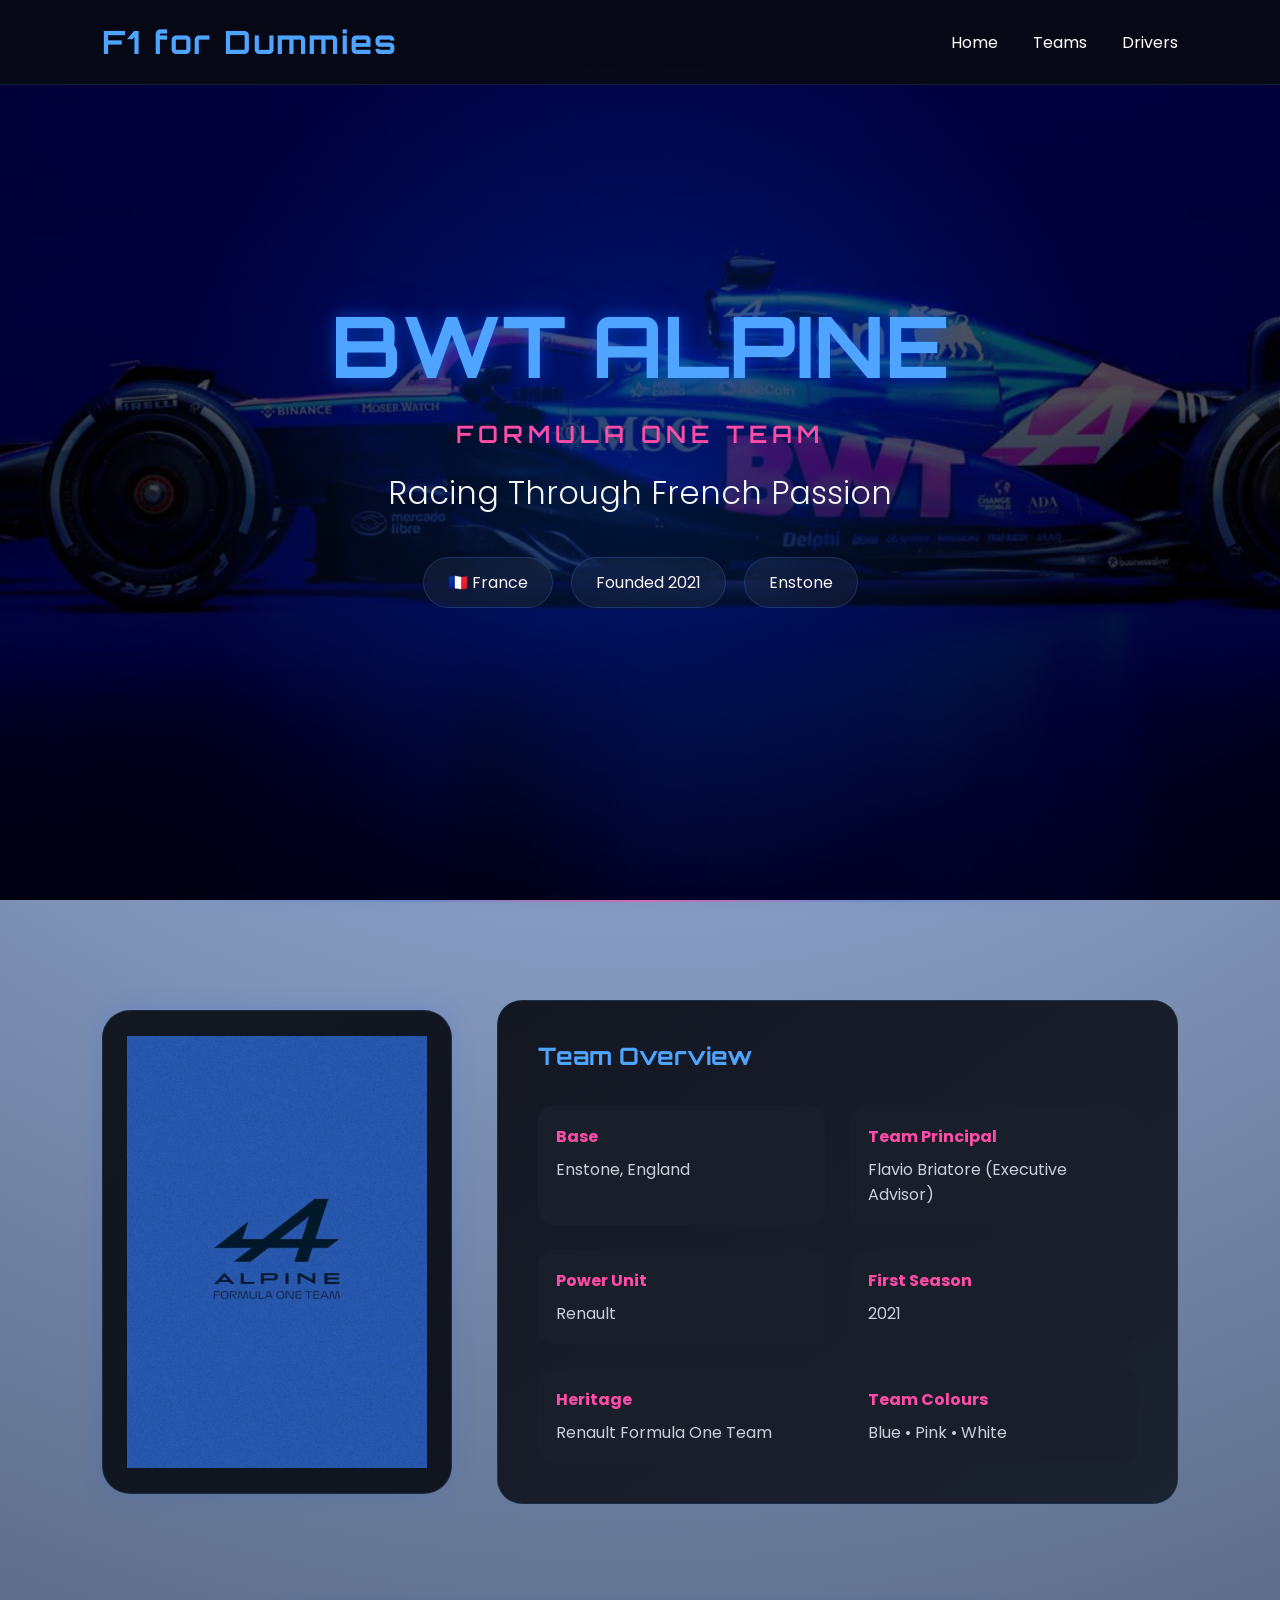
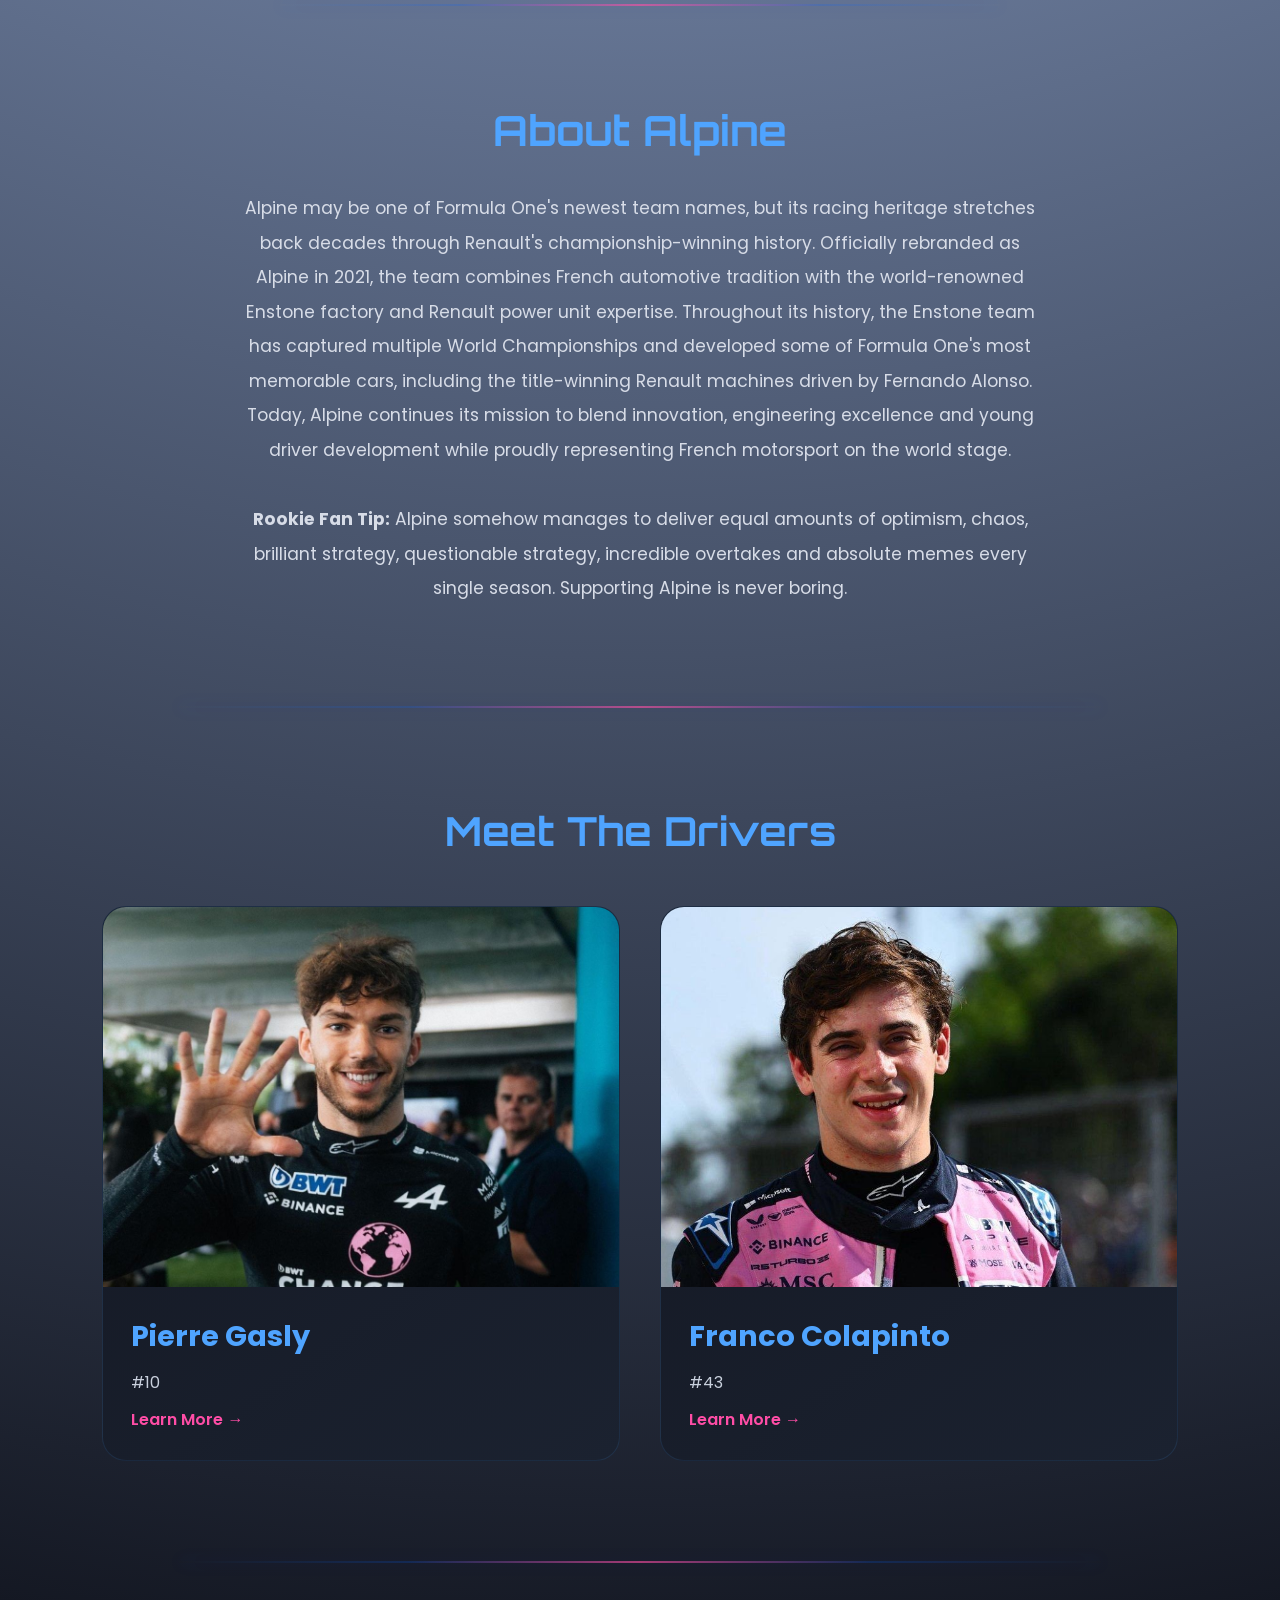
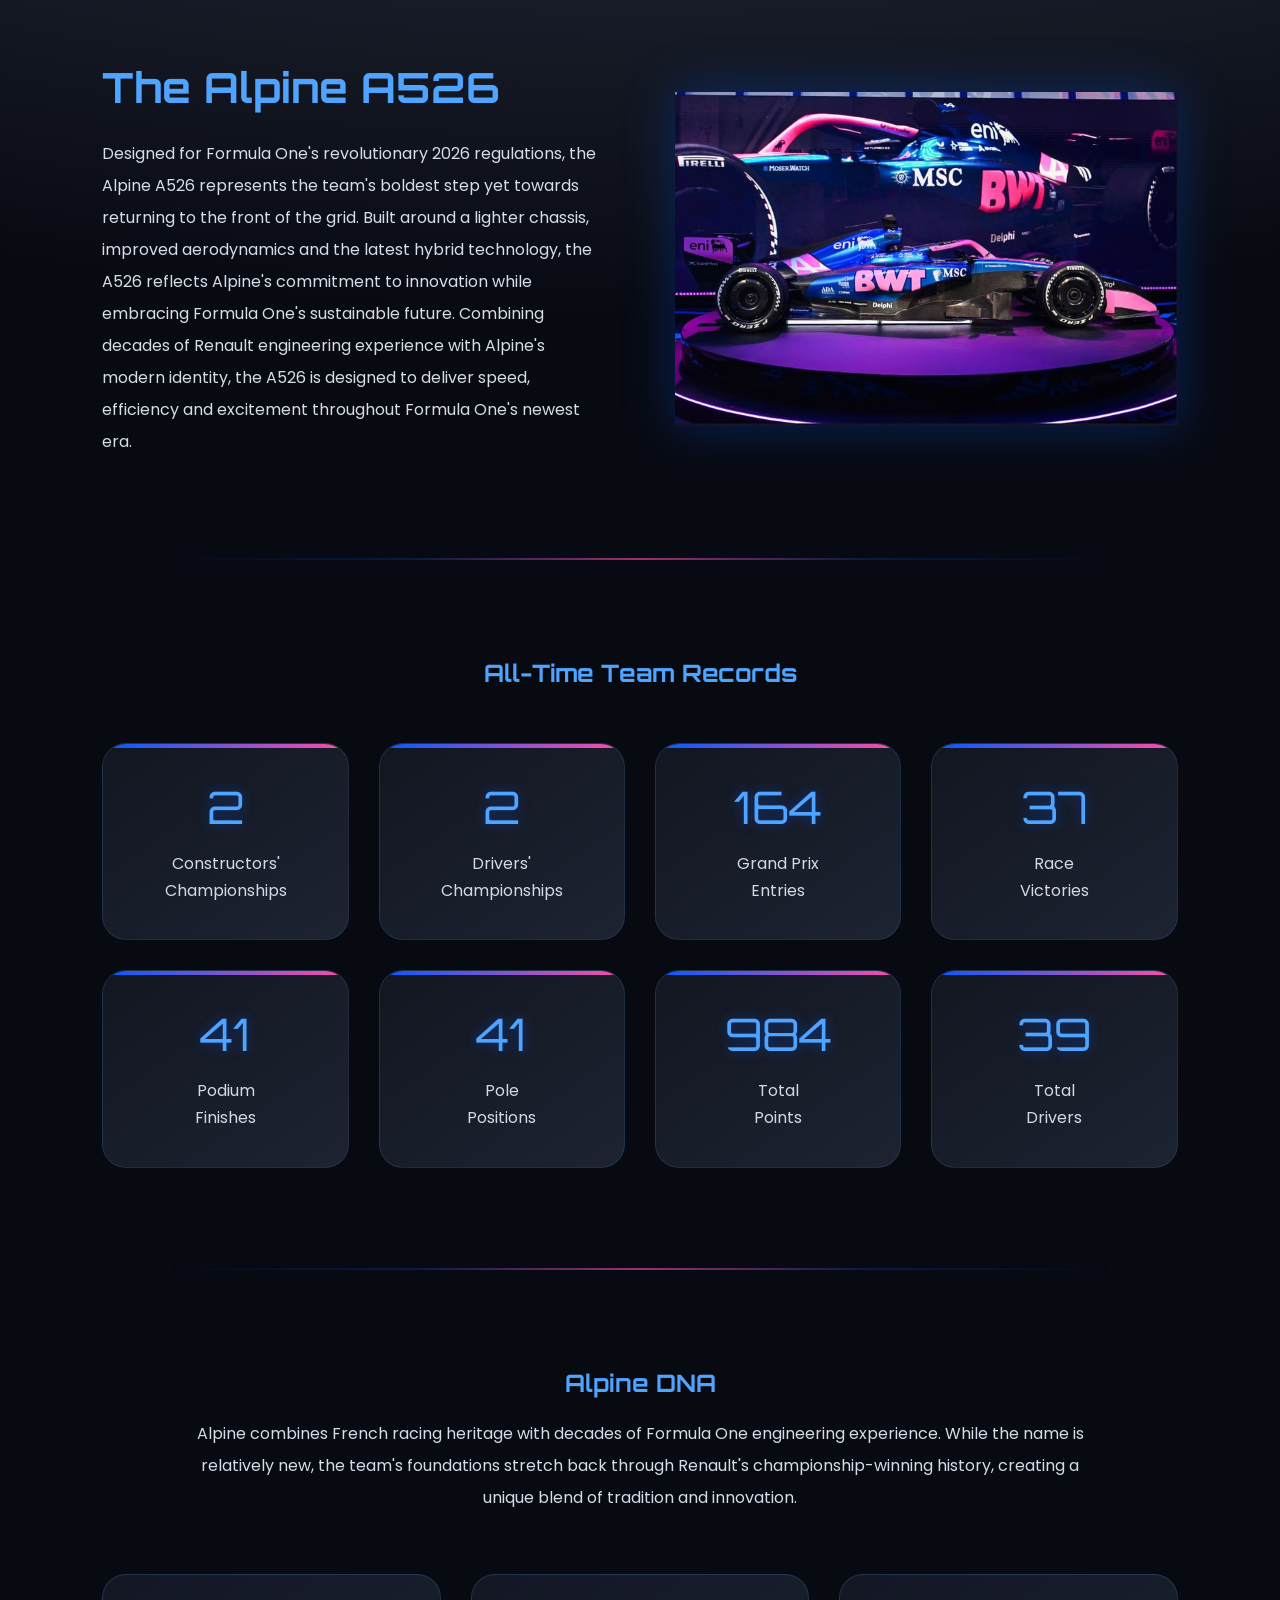
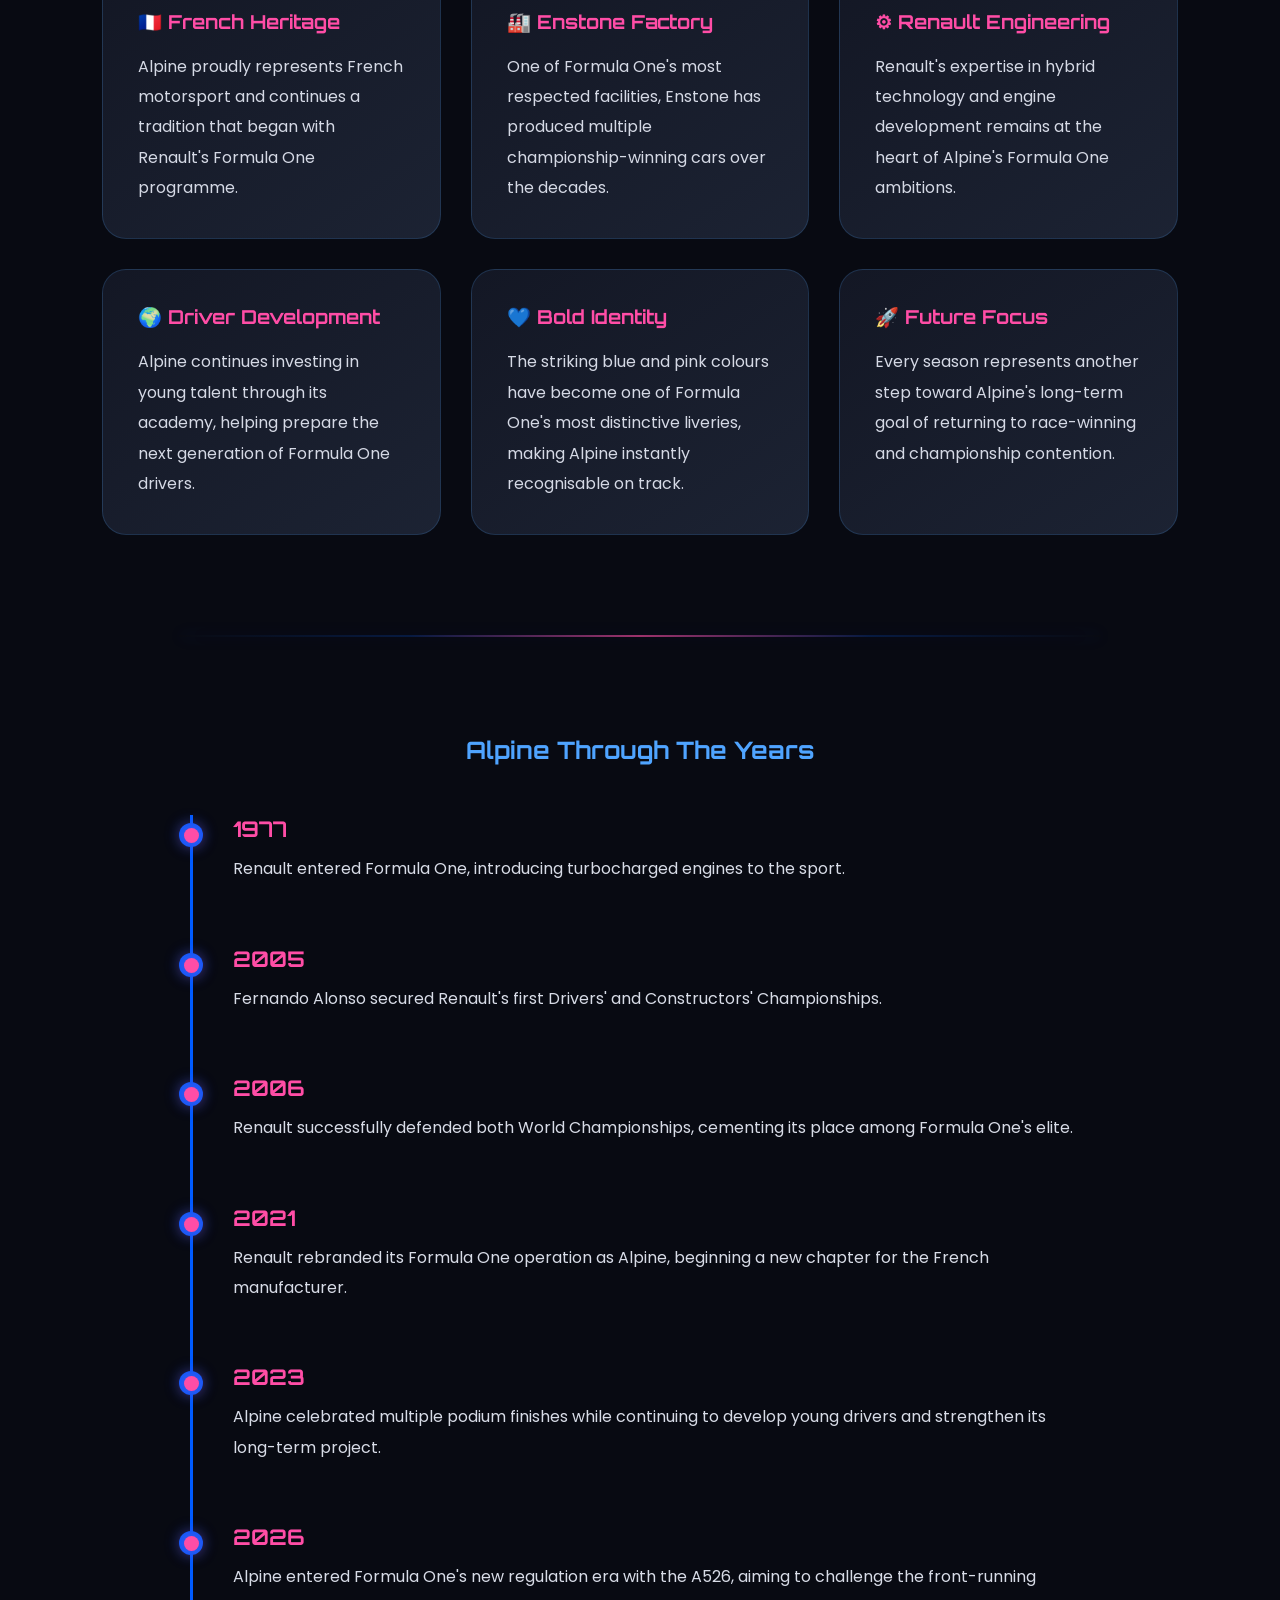
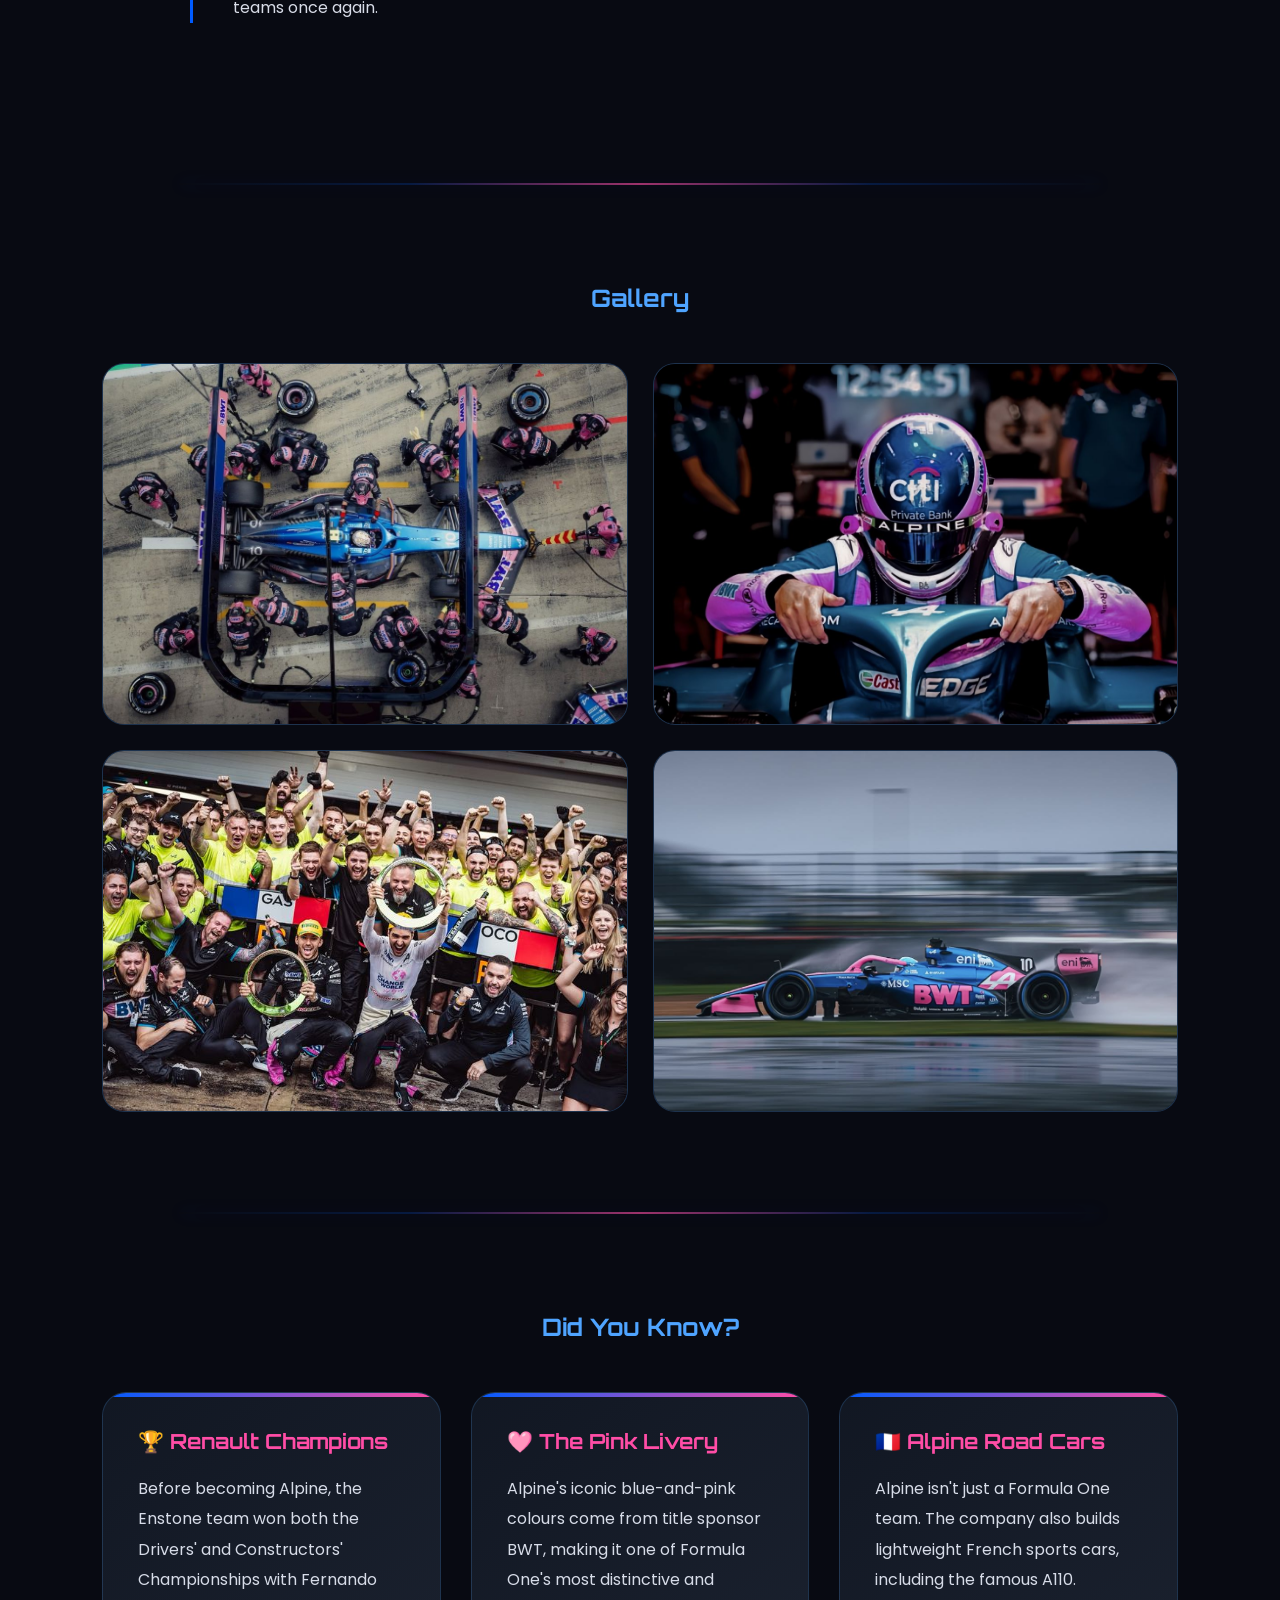
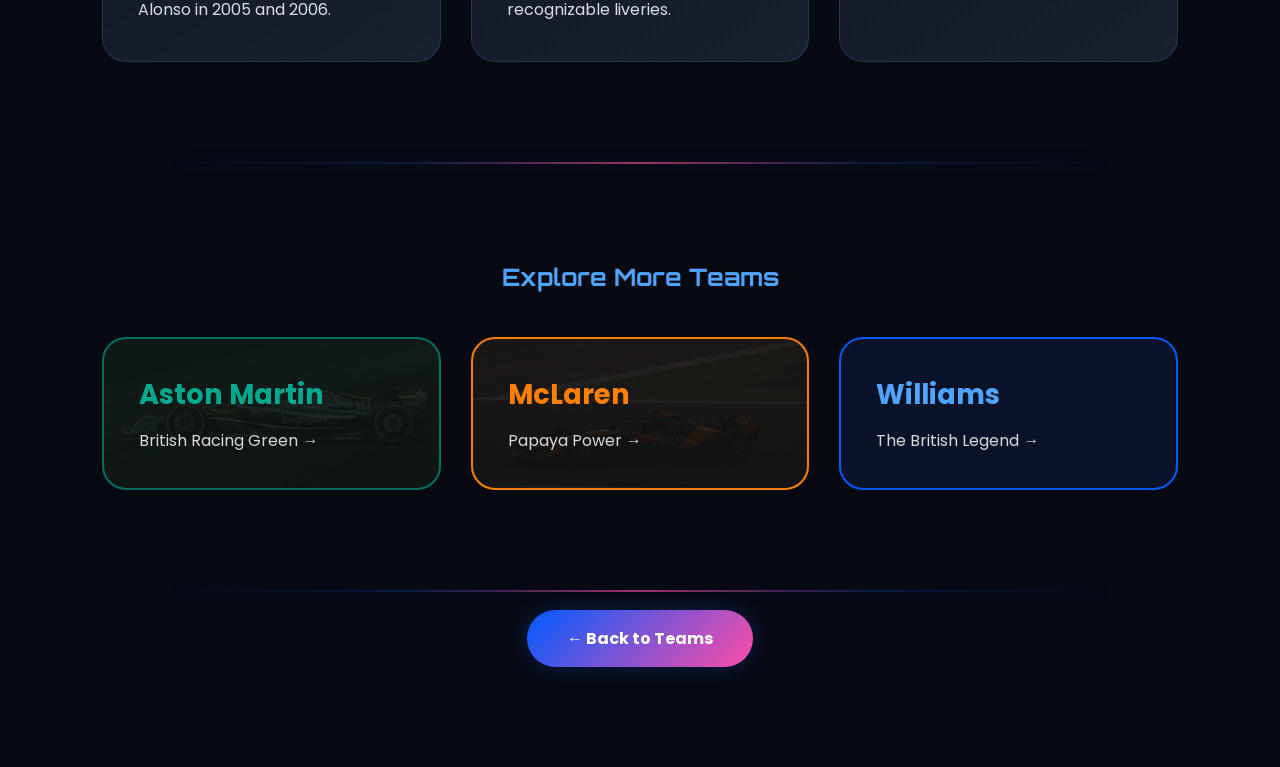
==== teams/alpine.html @ 687553d4 "Alpine webpage" ====
<!DOCTYPE html>
<html lang="en">

<head>

     <meta charset="UTF-8">
     <meta name="viewport" content="width=device-width, initial-scale=1.0">

     <title>BWT Alpine Formula One Team | F1 for Dummies</title>

     <link rel="stylesheet" href="css/alpine.css">

     <link rel="preconnect" href="https://fonts.googleapis.com">

     <link rel="preconnect" href="https://fonts.gstatic.com" crossorigin>

     <link href="https://fonts.googleapis.com/css2?family=Orbitron:wght@400;600;700&family=Poppins:wght@300;400;500;600&display=swap"
          rel="stylesheet">

</head>

<body>

     <!-- ================= NAVBAR ================= -->

     <nav>

          <div class="logo">

               F1 for Dummies

          </div>

          <ul>

               <li><a href="../index.html">Home</a></li>

               <li><a href="teams.html">Teams</a></li>

               <li><a href="../drivers/drivers.html">Drivers</a></li>

          </ul>

     </nav>

     <!-- ================= HERO ================= -->

     <section class="hero">

          <div class="overlay"></div>

          <div class="hero-content">

               <h1>
                    BWT ALPINE
               </h1>

               <h2 class="team-small">
                    Formula One Team
               </h2>

               <h3>
                    Racing Through French Passion
               </h3>

               <div class="hero-tags">

                    <span>🇫🇷 France</span>

                    <span>Founded 2021</span>

                    <span>Enstone</span>

               </div>

          </div>

     </section>

     <!-- ================= OVERVIEW ================= -->

     <section class="overview">

          <div class="logo-card">

               <img src="../../images/alpine/logo.png" alt="Alpine Logo">

          </div>

          <div class="info-card">

               <h2>Team Overview</h2>

               <div class="info-grid">

                    <div>

                         <h4>Base</h4>

                         <p>Enstone, England</p>

                    </div>

                    <div>

                         <h4>Team Principal</h4>

                         <p>Flavio Briatore (Executive Advisor)</p>

                    </div>

                    <div>

                         <h4>Power Unit</h4>

                         <p>Renault</p>

                    </div>

                    <div>

                         <h4>First Season</h4>

                         <p>2021</p>

                    </div>

                    <div>

                         <h4>Heritage</h4>

                         <p>Renault Formula One Team</p>

                    </div>

                    <div>

                         <h4>Team Colours</h4>

                         <p>Blue • Pink • White</p>

                    </div>

               </div>

          </div>

     </section>

     <!-- ================= ABOUT ================= -->

     <section class="about-team">

          <h2>About Alpine</h2>

          <p>

               Alpine may be one of Formula One's newest team names, but its racing
               heritage stretches back decades through Renault's championship-winning
               history.

               Officially rebranded as Alpine in 2021, the team combines French
               automotive tradition with the world-renowned Enstone factory and
               Renault power unit expertise.

               Throughout its history, the Enstone team has captured multiple World
               Championships and developed some of Formula One's most memorable cars,
               including the title-winning Renault machines driven by Fernando Alonso.

               Today, Alpine continues its mission to blend innovation, engineering
               excellence and young driver development while proudly representing
               French motorsport on the world stage.

               <br><br>

               <strong>Rookie Fan Tip:</strong>
               Alpine somehow manages to deliver equal amounts of optimism, chaos,
               brilliant strategy, questionable strategy, incredible overtakes and
               absolute memes every single season. Supporting Alpine is never boring.

          </p>

     </section>

     <!-- ================= DRIVERS ================= -->

     <section class="drivers">

          <h2>Meet The Drivers</h2>

          <div class="driver-grid">

               <a href="../drivers/pierre-gasly.html" class="driver-card">

                    <div class="driver-image">

                         <img src="../../images/alpine/gasly.jpg" alt="Pierre Gasly">

                    </div>

                    <div class="driver-content">

                         <h3>Pierre Gasly</h3>

                         <p>#10</p>

                         <span>Learn More →</span>

                    </div>

               </a>

               <a href="../drivers/franco-colapinto.html" class="driver-card">

                    <div class="driver-image">

                         <img src="../../images/alpine/colapinto.jpg" alt="Franco Colapinto">

                    </div>

                    <div class="driver-content">

                         <h3>Franco Colapinto</h3>

                         <p>#43</p>

                         <span>Learn More →</span>

                    </div>

               </a>

          </div>

     </section>

     <!-- ================= THE CAR ================= -->

     <section class="car-section">

          <div class="car-text">

               <h2>The Alpine A526</h2>

               <p>

                    Designed for Formula One's revolutionary 2026 regulations, the Alpine
                    A526 represents the team's boldest step yet towards returning to the
                    front of the grid.

                    Built around a lighter chassis, improved aerodynamics and the latest
                    hybrid technology, the A526 reflects Alpine's commitment to innovation
                    while embracing Formula One's sustainable future.

                    Combining decades of Renault engineering experience with Alpine's
                    modern identity, the A526 is designed to deliver speed, efficiency
                    and excitement throughout Formula One's newest era.

               </p>

          </div>

          <div class="car-image">

               <img src="../../images/alpine/a526.png" alt="Alpine A526">

          </div>

     </section>

     <!-- ================= TEAM RECORDS ================= -->

     <section class="records">

          <h2>All-Time Team Records</h2>

          <div class="record-grid">

               <div class="record-card">

                    <span class="counter" data-target="2">0</span>

                    <p>Constructors'<br>Championships</p>

               </div>

               <div class="record-card">

                    <span class="counter" data-target="2">0</span>

                    <p>Drivers'<br>Championships</p>

               </div>

               <div class="record-card">

                    <span class="counter" data-target="463">0</span>

                    <p>Grand Prix<br>Entries</p>

               </div>

               <div class="record-card">

                    <span class="counter" data-target="37">0</span>

                    <p>Race<br>Victories</p>

               </div>

               <div class="record-card">

                    <span class="counter" data-target="106">0</span>

                    <p>Podium<br>Finishes</p>

               </div>

               <div class="record-card">

                    <span class="counter" data-target="51">0</span>

                    <p>Pole<br>Positions</p>

               </div>

               <div class="record-card">

                    <span class="counter" data-target="2800">0</span>

                    <p>Total<br>Points</p>

               </div>

               <div class="record-card">

                    <span class="counter" data-target="39">0</span>

                    <p>Total<br>Drivers</p>

               </div>

          </div>

     </section>

     <!-- ================= ALPINE DNA ================= -->

     <section class="dna">

          <h2>Alpine DNA</h2>

          <p class="dna-intro">

               Alpine combines French racing heritage with decades of Formula One
               engineering experience. While the name is relatively new, the team's
               foundations stretch back through Renault's championship-winning history,
               creating a unique blend of tradition and innovation.

          </p>

          <div class="dna-grid">

               <div class="dna-card">

                    <h3>🇫🇷 French Heritage</h3>

                    <p>

                         Alpine proudly represents French motorsport and continues a
                         tradition that began with Renault's Formula One programme.

                    </p>

               </div>

               <div class="dna-card">

                    <h3>🏭 Enstone Factory</h3>

                    <p>

                         One of Formula One's most respected facilities, Enstone has
                         produced multiple championship-winning cars over the decades.

                    </p>

               </div>

               <div class="dna-card">

                    <h3>⚙ Renault Engineering</h3>

                    <p>

                         Renault's expertise in hybrid technology and engine development
                         remains at the heart of Alpine's Formula One ambitions.

                    </p>

               </div>

               <div class="dna-card">

                    <h3>🌍 Driver Development</h3>

                    <p>

                         Alpine continues investing in young talent through its academy,
                         helping prepare the next generation of Formula One drivers.

                    </p>

               </div>

               <div class="dna-card">

                    <h3>💙 Bold Identity</h3>

                    <p>

                         The striking blue and pink colours have become one of Formula
                         One's most distinctive liveries, making Alpine instantly
                         recognisable on track.

                    </p>

               </div>

               <div class="dna-card">

                    <h3>🚀 Future Focus</h3>

                    <p>

                         Every season represents another step toward Alpine's long-term
                         goal of returning to race-winning and championship contention.

                    </p>

               </div>

          </div>

     </section>

     <!-- ================= TIMELINE ================= -->

     <section class="timeline">

          <h2>Alpine Through The Years</h2>

          <div class="timeline-container">

               <div class="timeline-item">

                    <h3>1977</h3>

                    <p>

                         Renault entered Formula One, introducing turbocharged engines to
                         the sport.

                    </p>

               </div>

               <div class="timeline-item">

                    <h3>2005</h3>

                    <p>

                         Fernando Alonso secured Renault's first Drivers' and
                         Constructors' Championships.

                    </p>

               </div>

               <div class="timeline-item">

                    <h3>2006</h3>

                    <p>

                         Renault successfully defended both World Championships,
                         cementing its place among Formula One's elite.

                    </p>

               </div>

               <div class="timeline-item">

                    <h3>2021</h3>

                    <p>

                         Renault rebranded its Formula One operation as Alpine,
                         beginning a new chapter for the French manufacturer.

                    </p>

               </div>

               <div class="timeline-item">

                    <h3>2023</h3>

                    <p>

                         Alpine celebrated multiple podium finishes while continuing to
                         develop young drivers and strengthen its long-term project.

                    </p>

               </div>

               <div class="timeline-item">

                    <h3>2026</h3>

                    <p>

                         Alpine entered Formula One's new regulation era with the A526,
                         aiming to challenge the front-running teams once again.

                    </p>

               </div>

          </div>

     </section>


     <!-- ================= GALLERY ================= -->

     <section class="gallery">

          <h2>Gallery</h2>

          <div class="gallery-grid">

               <div class="gallery-item">

                    <img src="../../images/alpine/gallery1.jpg" alt="Alpine A526">

               </div>

               <div class="gallery-item">

                    <img src="../../images/alpine/gallery2.jpg" alt="Pierre Gasly">

               </div>

               <div class="gallery-item">

                    <img src="../../images/alpine/gallery3.jpg" alt="Alpine Garage">

               </div>

               <div class="gallery-item">

                    <img src="../../images/alpine/gallery4.jpg" alt="Alpine Team">

               </div>

          </div>

     </section>

     <!-- ================= DID YOU KNOW ================= -->

     <section class="facts">

          <h2>Did You Know?</h2>

          <div class="fact-grid">

               <div class="fact-card">

                    <h3>🏆 Renault Champions</h3>

                    <p>

                         Before becoming Alpine, the Enstone team won both the Drivers'
                         and Constructors' Championships with Fernando Alonso in
                         2005 and 2006.

                    </p>

               </div>

               <div class="fact-card">

                    <h3>🩷 The Pink Livery</h3>

                    <p>

                         Alpine's iconic blue-and-pink colours come from title sponsor
                         BWT, making it one of Formula One's most distinctive and
                         recognizable liveries.

                    </p>

               </div>

               <div class="fact-card">

                    <h3>🇫🇷 Alpine Road Cars</h3>

                    <p>

                         Alpine isn't just a Formula One team. The company also builds
                         lightweight French sports cars, including the famous A110.

                    </p>

               </div>

          </div>

     </section>

     <!-- ================= RELATED TEAMS ================= -->

     <section class="related">

          <h2>Explore More Teams</h2>

          <div class="related-grid">

               <a href="astonmartin.html" class="related-card aston-card">

                    <h3>Aston Martin</h3>

                    <p>British Racing Green →</p>

               </a>

               <a href="mclaren.html" class="related-card mclaren-card">

                    <h3>McLaren</h3>

                    <p>Papaya Power →</p>

               </a>

               <a href="williams.html" class="related-card williams-card">

                    <h3>Williams</h3>

                    <p>The British Legend →</p>

               </a>

          </div>

     </section>

     <!-- ================= BACK BUTTON ================= -->

     <section class="back-section">

          <a href="teams.html" class="back-btn">

               ← Back to Teams

          </a>

     </section>

     <script src="js/team.js"></script>

</body>

</html>
---- teams/css/alpine.css ----
/*==================================================
                ALPINE THEME
==================================================*/

:root {

     --alpine-blue: #005BFF;
     --alpine-blue-light: #4FA4FF;
     --alpine-pink: #FF4DA6;
     --alpine-white: #F4F7FF;

     --bg: #080A12;
     --card: #131722;
     --card2: #1B2230;

     --text: #F4F4F4;
     --muted: #C9D0DD;

}

/*==================================================
                GLOBAL
==================================================*/

* {

     margin: 0;
     padding: 0;
     box-sizing: border-box;

}

html {

     scroll-behavior: smooth;

}

body {

     font-family: 'Poppins', sans-serif;

     background:
          radial-gradient(circle at top,
               rgba(0, 91, 255, .30),
               #080A12 40%);

     color: var(--text);

     overflow-x: hidden;

}

section {

     position: relative;

     padding: 100px 8%;

}

h2 {

     font-family: 'Orbitron', sans-serif;

}

/*==================================================
        PREMIUM SECTION DIVIDER
==================================================*/

.hero::after {

     display: none;

}

section:not(.hero)::before {

     content: "";

     position: absolute;

     top: 0;
     left: 50%;

     transform: translateX(-50%);

     width: 72%;
     height: 2px;

     background:

          linear-gradient(90deg,

               transparent,

               rgba(0, 91, 255, .2),

               rgba(255, 77, 166, .6),

               rgba(0, 91, 255, .2),

               transparent);

     box-shadow:

          0 0 15px rgba(0, 91, 255, .18),

          0 0 30px rgba(255, 77, 166, .08);

}

/*==================================================
                NAVBAR
==================================================*/

nav {

     position: fixed;

     top: 0;
     left: 0;

     width: 100%;

     z-index: 999;

     display: flex;

     justify-content: space-between;

     align-items: center;

     padding: 22px 8%;

     background: rgba(8, 10, 18, .88);

     backdrop-filter: blur(18px);

     border-bottom: 1px solid rgba(79, 164, 255, .15);

}

.logo {

     color: var(--alpine-blue-light);

     font-size: 2rem;

     font-weight: bold;

     font-family: 'Orbitron', sans-serif;

     letter-spacing: 2px;

}

nav ul {

     display: flex;

     gap: 35px;

     list-style: none;

}

nav a {

     color: white;

     text-decoration: none;

     position: relative;

     transition: .35s;

}

nav a::after {

     content: "";

     position: absolute;

     left: 0;
     bottom: -6px;

     width: 0;
     height: 2px;

     background: var(--alpine-pink);

     transition: .35s;

}

nav a:hover {

     color: var(--alpine-blue-light);

}

nav a:hover::after {

     width: 100%;

}

/*==================================================
                HERO
==================================================*/

.hero {

     height: 100vh;

     display: flex;

     justify-content: center;

     align-items: center;

     text-align: center;

     position: relative;

     overflow: hidden;

     background:

          linear-gradient(rgba(0, 0, 0, .55),

               rgba(0, 0, 0, .82)),

          url("../../images/alpine/hero.jpg");

     background-size: cover;

     background-position: center;

     background-attachment: fixed;

}

/* Blue glow */

.hero::before {

     content: "";

     position: absolute;

     inset: 0;

     background:

          radial-gradient(circle,

               rgba(0, 91, 255, .25),

               transparent 60%);

}

/* Pink glow */

.hero::after {

     content: "";

     position: absolute;

     inset: 0;

     background:

          radial-gradient(circle at bottom right,

               rgba(255, 77, 166, .18),

               transparent 55%);

}

.hero-content {

     position: relative;

     z-index: 5;

     max-width: 900px;

}

.hero h1 {

     font-size: 5.3rem;

     color: var(--alpine-blue-light);

     font-family: 'Orbitron', sans-serif;

     text-shadow:

          0 0 15px rgba(0, 91, 255, .5),

          0 0 40px rgba(0, 91, 255, .25);

}

.team-small {

     color: var(--alpine-pink);

     margin: 20px 0;

     text-transform: uppercase;

     letter-spacing: 5px;

     font-weight: 600;

}

.hero h3 {

     font-size: 2rem;

     font-weight: 300;

     margin-top: 20px;

}

.hero-tags {

     display: flex;

     justify-content: center;

     flex-wrap: wrap;

     gap: 18px;

     margin-top: 40px;

}

.hero-tags span {

     padding: 12px 24px;

     border-radius: 50px;

     background: rgba(255, 255, 255, .05);

     border: 1px solid rgba(79, 164, 255, .2);

     backdrop-filter: blur(15px);

     transition: .35s;

}

.hero-tags span:hover {

     transform: translateY(-5px);

     border-color: var(--alpine-pink);

     box-shadow:

          0 0 18px rgba(255, 77, 166, .25);

}

/*==================================================
                OVERVIEW
==================================================*/

.overview {

     display: grid;

     grid-template-columns: 350px 1fr;

     gap: 45px;

     align-items: center;

}

.logo-card {

     display: flex;

     justify-content: center;

     align-items: center;

     background: linear-gradient(145deg, var(--card), #10151F);

     border-radius: 28px;

     padding: 25px;

     border: 1px solid rgba(79, 164, 255, .15);

     box-shadow:

          0 0 25px rgba(0, 91, 255, .15);

}

.logo-card img {

     width: 300px;

}

.info-card {

     background: linear-gradient(145deg, var(--card), var(--card2));

     padding: 40px;

     border-radius: 25px;

     border: 1px solid rgba(79, 164, 255, .12);

}

.info-card h2 {

     color: var(--alpine-blue-light);

     margin-bottom: 35px;

}

.info-grid {

     display: grid;

     grid-template-columns: repeat(2, 1fr);

     gap: 25px;

}

.info-grid div {

     background: #181E2A;

     padding: 18px;

     border-radius: 15px;

     transition: .35s;

}

.info-grid div:hover {

     transform: translateY(-5px);

     border: 1px solid rgba(255, 77, 166, .35);

}

.info-grid h4 {

     color: var(--alpine-pink);

     margin-bottom: 8px;

}

.info-grid p {

     color: var(--muted);

}

/*==================================================
                ABOUT
==================================================*/

.about-team {

     max-width: 1000px;

     margin: auto;

     text-align: center;

}

.about-team h2 {

     color: var(--alpine-blue-light);

     margin-bottom: 35px;

     font-size: 2.6rem;

}

.about-team p {

     color: #D7DCE7;

     line-height: 2;

     font-size: 1.08rem;

}

/*==================================================
                DRIVERS
==================================================*/

.drivers h2 {

     text-align: center;

     color: var(--alpine-blue-light);

     margin-bottom: 50px;

     font-size: 2.5rem;

}

.driver-grid {

     display: grid;

     grid-template-columns: repeat(2, 1fr);

     gap: 40px;

}

.driver-card {

     background: linear-gradient(145deg, var(--card), var(--card2));

     border-radius: 24px;

     overflow: hidden;

     text-decoration: none;

     color: white;

     transition: .45s;

     border: 1px solid rgba(79, 164, 255, .12);

}

.driver-card:hover {

     transform: translateY(-10px);

     box-shadow:

          0 0 30px rgba(0, 91, 255, .28),

          0 0 15px rgba(255, 77, 166, .12);

}

.driver-image {

     height: 380px;

     overflow: hidden;

}

.driver-image img {

     width: 100%;

     height: 100%;

     object-fit: cover;

     transition: .5s;

}

.driver-card:hover img {

     transform: scale(1.08);

}

.driver-content {

     padding: 28px;

}

.driver-content h3 {

     color: var(--alpine-blue-light);

     font-size: 1.8rem;

}

.driver-content p {

     color: var(--muted);

     margin: 12px 0;

}

.driver-content span {

     color: var(--alpine-pink);

     font-weight: 600;

}

.driver-card:hover span {

     letter-spacing: 1px;

}

/*==================================================
                SCROLLBAR
==================================================*/

::-webkit-scrollbar {

     width: 10px;

}

::-webkit-scrollbar-track {

     background: #111;

}

::-webkit-scrollbar-thumb {

     background: linear-gradient(var(--alpine-blue),

               var(--alpine-pink));

     border-radius: 10px;

}

::-webkit-scrollbar-thumb:hover {

     background: var(--alpine-pink);

}

/*==================================================
                RESPONSIVE
==================================================*/

@media(max-width:950px) {

     .overview {

          grid-template-columns: 1fr;

     }

     .driver-grid {

          grid-template-columns: 1fr;

     }

     .info-grid {

          grid-template-columns: 1fr;

     }

     .hero h1 {

          font-size: 3.6rem;

     }

     .hero h3 {

          font-size: 1.4rem;

     }

}

/*==================================================
                THE A526
==================================================*/

.car-section {

     display: grid;

     grid-template-columns: 1fr 1fr;

     gap: 70px;

     align-items: center;

}

.car-text h2 {

     color: var(--alpine-blue-light);

     font-size: 2.6rem;

     margin-bottom: 25px;

}

.car-text p {

     color: #d8dce7;

     line-height: 2;

}

.car-image {

     display: flex;

     justify-content: center;

}

.car-image img {

     width: 100%;

     max-width: 700px;

     transition: .5s ease;

     filter:
          drop-shadow(0 0 25px rgba(0, 91, 255, .30));

}

.car-image img:hover {

     transform: scale(1.04);

     filter:

          drop-shadow(0 0 35px rgba(0, 91, 255, .45)) drop-shadow(0 0 15px rgba(255, 77, 166, .25));

}

/*==================================================
                TEAM RECORDS
==================================================*/

.records h2 {

     text-align: center;

     color: var(--alpine-blue-light);

     margin-bottom: 55px;

}

.record-grid {

     display: grid;

     grid-template-columns: repeat(auto-fit, minmax(220px, 1fr));

     gap: 30px;

}

.record-card {

     position: relative;

     overflow: hidden;

     padding: 35px;

     text-align: center;

     border-radius: 24px;

     background:

          linear-gradient(145deg,
               rgba(19, 23, 34, .96),
               rgba(30, 37, 52, .95));

     border: 1px solid rgba(79, 164, 255, .15);

     transition: .4s ease;

}

.record-card::before {

     content: "";

     position: absolute;

     top: 0;

     left: 0;

     width: 100%;

     height: 4px;

     background:

          linear-gradient(90deg,

               var(--alpine-blue),

               var(--alpine-pink));

}

.record-card::after {

     content: "";

     position: absolute;

     top: 0;

     left: -120%;

     width: 60%;

     height: 100%;

     background:

          linear-gradient(120deg,

               transparent,

               rgba(255, 255, 255, .16),

               transparent);

     transition: .8s;

}

.record-card:hover::after {

     left: 150%;

}

.record-card:hover {

     transform: translateY(-10px);

     border-color: var(--alpine-pink);

     box-shadow:

          0 0 30px rgba(0, 91, 255, .30);

}

.record-card span {

     display: block;

     font-size: 2.8rem;

     color: var(--alpine-blue-light);

     font-family: 'Orbitron', sans-serif;

     margin-bottom: 15px;

     text-shadow:

          0 0 12px rgba(0, 91, 255, .45);

}

.record-card p {

     color: #d5d9e5;

     line-height: 1.7;

}

/*==================================================
                ALPINE DNA
==================================================*/

.dna h2 {

     text-align: center;

     color: var(--alpine-blue-light);

     margin-bottom: 20px;

}

.dna-intro {

     max-width: 900px;

     margin: 0 auto 60px;

     text-align: center;

     color: #d6dbe7;

     line-height: 2;

}

.dna-grid {

     display: grid;

     grid-template-columns: repeat(auto-fit, minmax(300px, 1fr));

     gap: 30px;

}

.dna-card {

     position: relative;

     overflow: hidden;

     padding: 35px;

     border-radius: 24px;

     background:

          linear-gradient(145deg,
               rgba(20, 24, 38, .96),
               rgba(29, 36, 53, .96));

     border: 1px solid rgba(79, 164, 255, .18);

     transition: .4s ease;

}

.dna-card::before {

     content: "";

     position: absolute;

     inset: 0;

     background:

          radial-gradient(circle at top right,

               rgba(255, 77, 166, .12),

               transparent 60%);

     opacity: 0;

     transition: .4s;

}

.dna-card:hover::before {

     opacity: 1;

}

.dna-card:hover {

     transform: translateY(-10px);

     border-color: var(--alpine-pink);

     box-shadow:

          0 0 28px rgba(0, 91, 255, .28);

}

.dna-card h3 {

     color: var(--alpine-pink);

     margin-bottom: 18px;

     font-family: 'Orbitron', sans-serif;

     font-size: 1.2rem;

}

.dna-card p {

     color: #d5d9e5;

     line-height: 1.9;

}

/*==================================================
                TIMELINE
==================================================*/

.timeline h2 {

     text-align: center;

     color: var(--alpine-blue-light);

     margin-bottom: 50px;

}

.timeline-container {

     max-width: 900px;

     margin: auto;

     padding-left: 40px;

     border-left: 3px solid var(--alpine-blue);

}

.timeline-item {

     position: relative;

     margin-bottom: 60px;

}

/* Outer blue ring */

.timeline-item::before {

     content: "";

     position: absolute;

     width: 24px;

     height: 24px;

     left: -54px;

     top: 8px;

     border-radius: 50%;

     background: var(--alpine-blue);

     box-shadow:
          0 0 15px rgba(0, 91, 255, .45);

}

/* Inner pink dot */

.timeline-item::after {

     content: "";

     position: absolute;

     width: 15px;

     height: 15px;

     left: -49px;

     top: 13px;

     border-radius: 50%;

     background: var(--alpine-pink);

     box-shadow:
          0 0 15px rgba(255, 77, 166, .6);

}

.timeline-item h3 {

     color: var(--alpine-pink);

     margin-bottom: 12px;

     font-size: 1.35rem;

     font-family: 'Orbitron', sans-serif;

}

.timeline-item p {

     color: #d8dce7;

     line-height: 1.9;

}

/*==================================================
                RESPONSIVE
==================================================*/

@media(max-width:950px) {

     .car-section {

          grid-template-columns: 1fr;

     }

     .timeline-container {

          padding-left: 25px;

     }

     .timeline-item::before {

          left: -36px;

     }

}


/*==================================================
                    GALLERY
==================================================*/

.gallery h2 {

     text-align: center;

     color: var(--alpine-blue-light);

     margin-bottom: 50px;

}

.gallery-grid {

     display: grid;

     grid-template-columns: repeat(2, 1fr);

     gap: 25px;

}

.gallery-item {

     overflow: hidden;

     border-radius: 22px;

     border: 1px solid rgba(79, 164, 255, .18);

     background: #121826;

     transition: .4s ease;

}

.gallery-item:hover {

     transform: translateY(-8px);

     box-shadow:

          0 0 28px rgba(0, 91, 255, .30);

}

.gallery-item img {

     display: block;

     width: 100%;

     height: 360px;

     object-fit: cover;

     transition: .55s ease;

}

.gallery-item:hover img {

     transform: scale(1.08);

}

/*==================================================
                    DID YOU KNOW
==================================================*/

.facts h2 {

     text-align: center;

     color: var(--alpine-blue-light);

     margin-bottom: 50px;

}

.fact-grid {

     display: grid;

     grid-template-columns: repeat(3, 1fr);

     gap: 30px;

}

.fact-card {

     position: relative;

     overflow: hidden;

     padding: 35px;

     border-radius: 24px;

     background:

          linear-gradient(145deg,

               rgba(18, 24, 36, .96),

               rgba(27, 34, 48, .96));

     border: 1px solid rgba(79, 164, 255, .18);

     transition: .4s ease;

}

.fact-card::before {

     content: "";

     position: absolute;

     top: 0;

     left: 0;

     width: 100%;

     height: 4px;

     background:

          linear-gradient(90deg,

               var(--alpine-blue),

               var(--alpine-pink));

}

.fact-card:hover {

     transform: translateY(-10px);

     border-color: var(--alpine-pink);

     box-shadow:

          0 0 30px rgba(0, 91, 255, .30);

}

.fact-card h3 {

     color: var(--alpine-pink);

     margin-bottom: 20px;

     font-family: 'Orbitron', sans-serif;

     font-size: 1.3rem;

}

.fact-card p {

     color: #d7dce8;

     line-height: 1.9;

}

/*==================================================
                RELATED TEAMS
==================================================*/

.related h2 {

     text-align: center;

     color: var(--alpine-blue-light);

     margin-bottom: 45px;

}

.related-grid {

     display: grid;

     grid-template-columns: repeat(3, 1fr);

     gap: 30px;

}

/*----------------------------------
Base Card
-----------------------------------*/

.related-card {

     position: relative;

     overflow: hidden;

     padding: 35px;

     border-radius: 24px;

     text-decoration: none;

     color: white;

     transition: .4s ease;

     border: 2px solid transparent;

     background: #181818;

}

.related-card h3 {

     font-size: 1.7rem;

     margin-bottom: 12px;

     transition: .35s;

}

.related-card p {

     color: #d8d8d8;

     transition: .35s;

}

/*----------------------------------
Aston Martin
-----------------------------------*/

.aston-card {

     background:

          linear-gradient(rgba(15, 20, 18, .90),

               rgba(15, 20, 18, .90)),

          url("../../images/astonmartin/hero.jpg");

     background-size: cover;

     background-position: center;

     border-color: #006F62;

}

.aston-card h3 {

     color: #00A98F;

}

.aston-card:hover {

     transform: translateY(-10px);

     box-shadow:

          0 0 25px rgba(0, 169, 143, .40);

}

.aston-card:hover h3 {

     color: #A5FF4F;

}

/*----------------------------------
McLaren
-----------------------------------*/

.mclaren-card {

     background:

          linear-gradient(rgba(18, 18, 18, .90),

               rgba(18, 18, 18, .90)),

          url("../../images/mclaren/hero.jpg");

     background-size: cover;

     background-position: center;

     border-color: #FF8000;

}

.mclaren-card h3 {

     color: #FF8000;

}

.mclaren-card:hover {

     transform: translateY(-10px);

     box-shadow:

          0 0 25px rgba(255, 128, 0, .45);

}

.mclaren-card:hover h3 {

     color: #00D2FF;

}

/*----------------------------------
Williams
-----------------------------------*/

.williams-card {

     background:

          linear-gradient(rgba(10, 20, 45, .88),

               rgba(10, 20, 45, .88)),

          url("../../images/williams/hero.jpg");

     background-size: cover;

     background-position: center;

     border-color: #005AFF;

}

.williams-card h3 {

     color: #4FA4FF;

}

.williams-card:hover {

     transform: translateY(-10px);

     box-shadow:

          0 0 25px rgba(0, 90, 255, .40);

}

.williams-card:hover h3 {

     color: white;

}

/*----------------------------------
Hover Shine
-----------------------------------*/

.related-card::before {

     content: "";

     position: absolute;

     top: 0;

     left: -100%;

     width: 100%;

     height: 100%;

     background:

          linear-gradient(120deg,

               transparent,

               rgba(255, 255, 255, .15),

               transparent);

     transition: .8s;

}

.related-card:hover::before {

     left: 100%;

}

.related-card:hover p {

     color: white;

}

/*==================================================
                    BACK BUTTON
==================================================*/

.back-section {

     text-align: center;

     padding-top: 20px;

     padding-bottom: 100px;

}

.back-btn {

     display: inline-block;

     padding: 16px 40px;

     border-radius: 50px;

     text-decoration: none;

     font-weight: 700;

     color: white;

     background:

          linear-gradient(135deg,

               var(--alpine-blue),

               var(--alpine-pink));

     box-shadow:

          0 0 22px rgba(0, 91, 255, .25);

     transition: .35s ease;

}

.back-btn:hover {

     transform: translateY(-5px);

     box-shadow:

          0 0 35px rgba(255, 77, 166, .35);

}

/*==================================================
                SCROLL REVEAL
==================================================*/

.hidden {

     opacity: 0;

     transform: translateY(60px);

     transition:

          opacity .9s ease,

          transform .9s ease;

}

.show {

     opacity: 1;

     transform: translateY(0);

}

/*==================================================
                    RESPONSIVE
==================================================*/

@media(max-width:950px) {

     .gallery-grid {

          grid-template-columns: 1fr;

     }

     .fact-grid {

          grid-template-columns: 1fr;

     }

     .related-grid {

          grid-template-columns: 1fr;

     }

}

@media(max-width:700px) {

     .back-btn {

          width: 100%;

          max-width: 320px;

          text-align: center;

     }

}
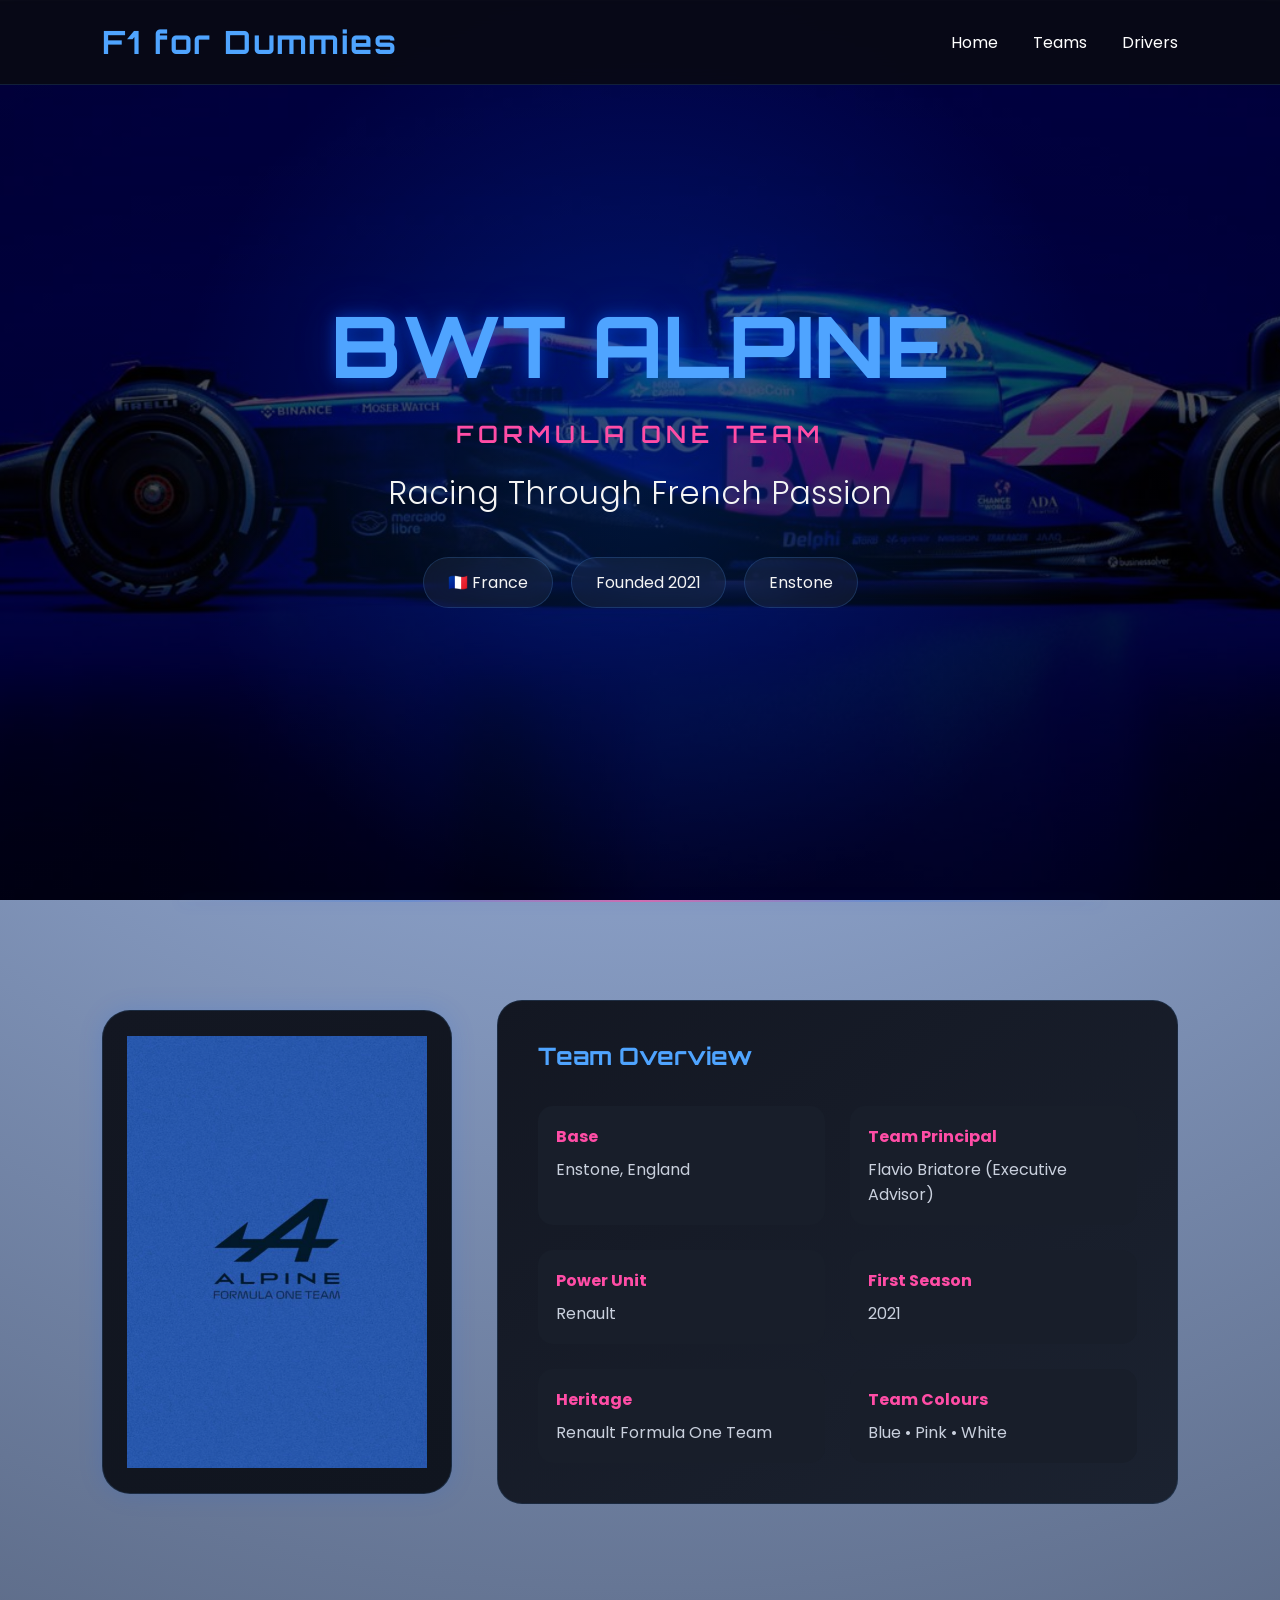
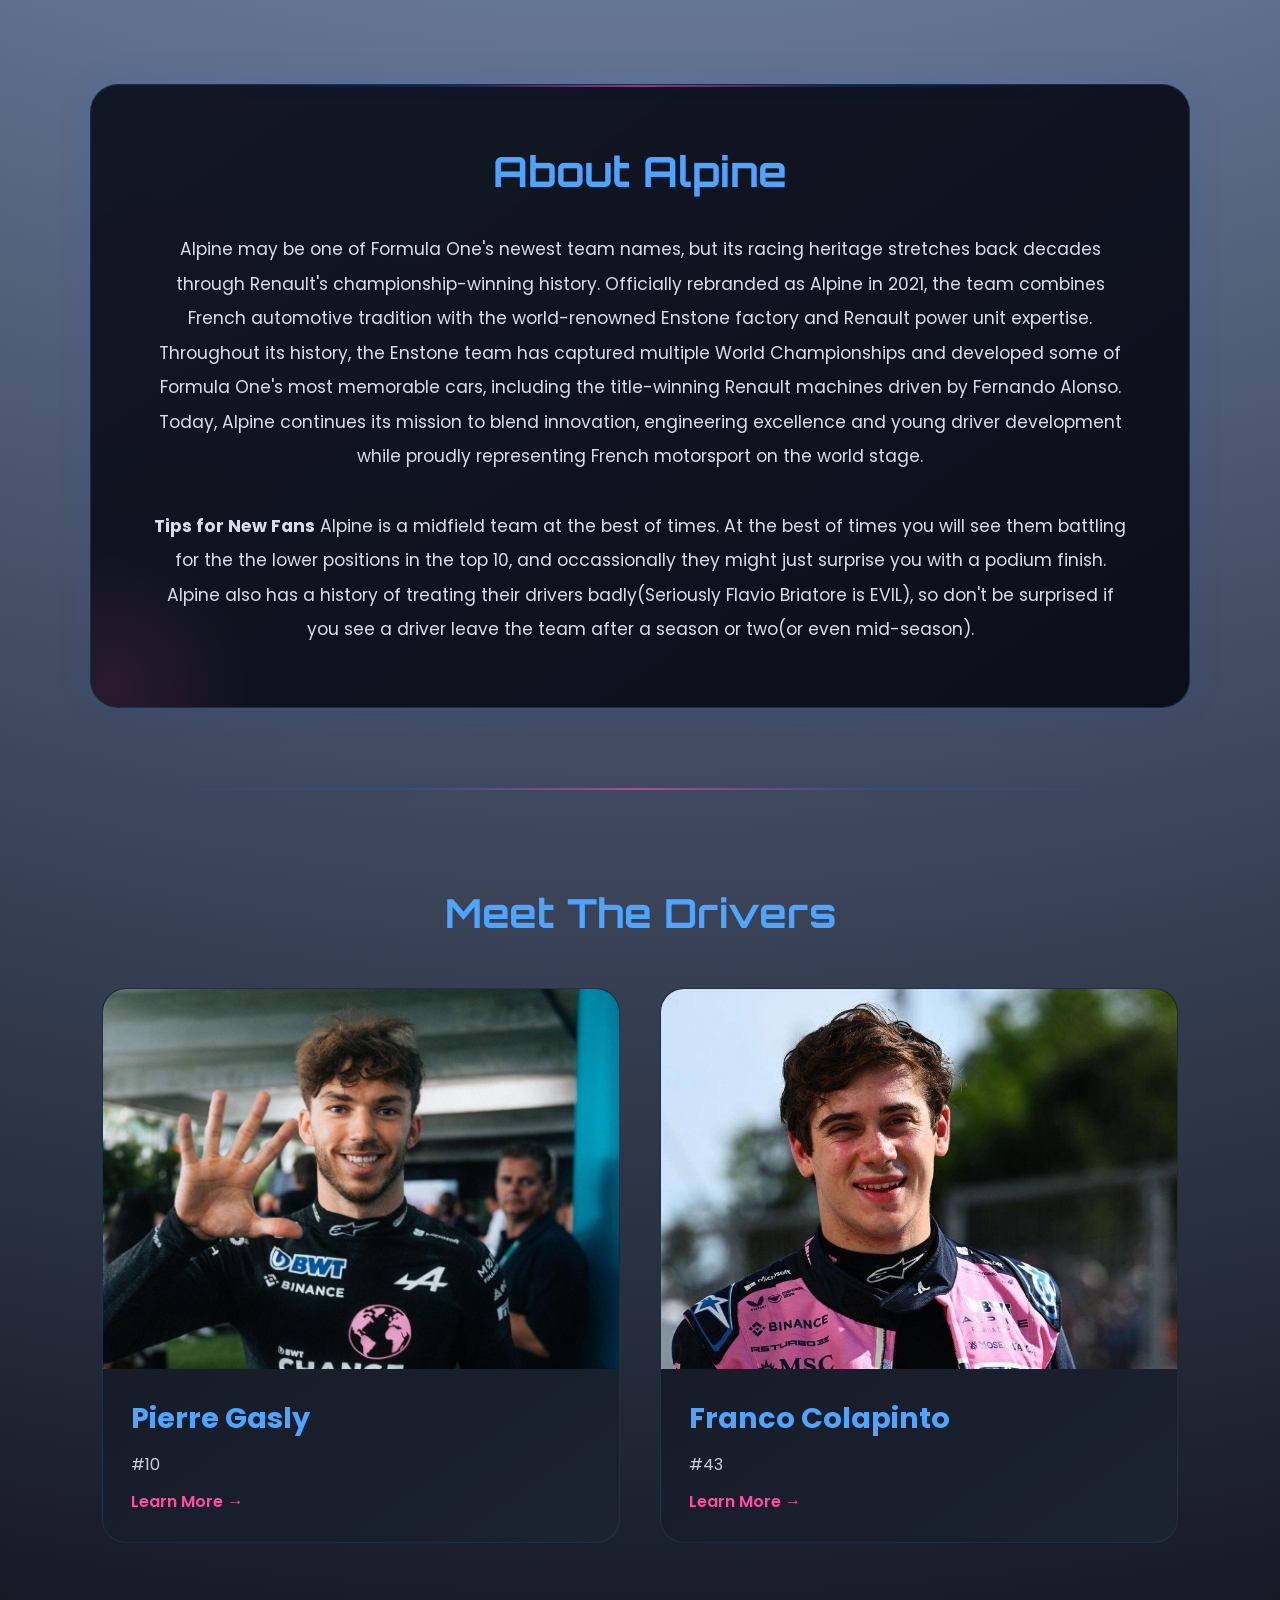
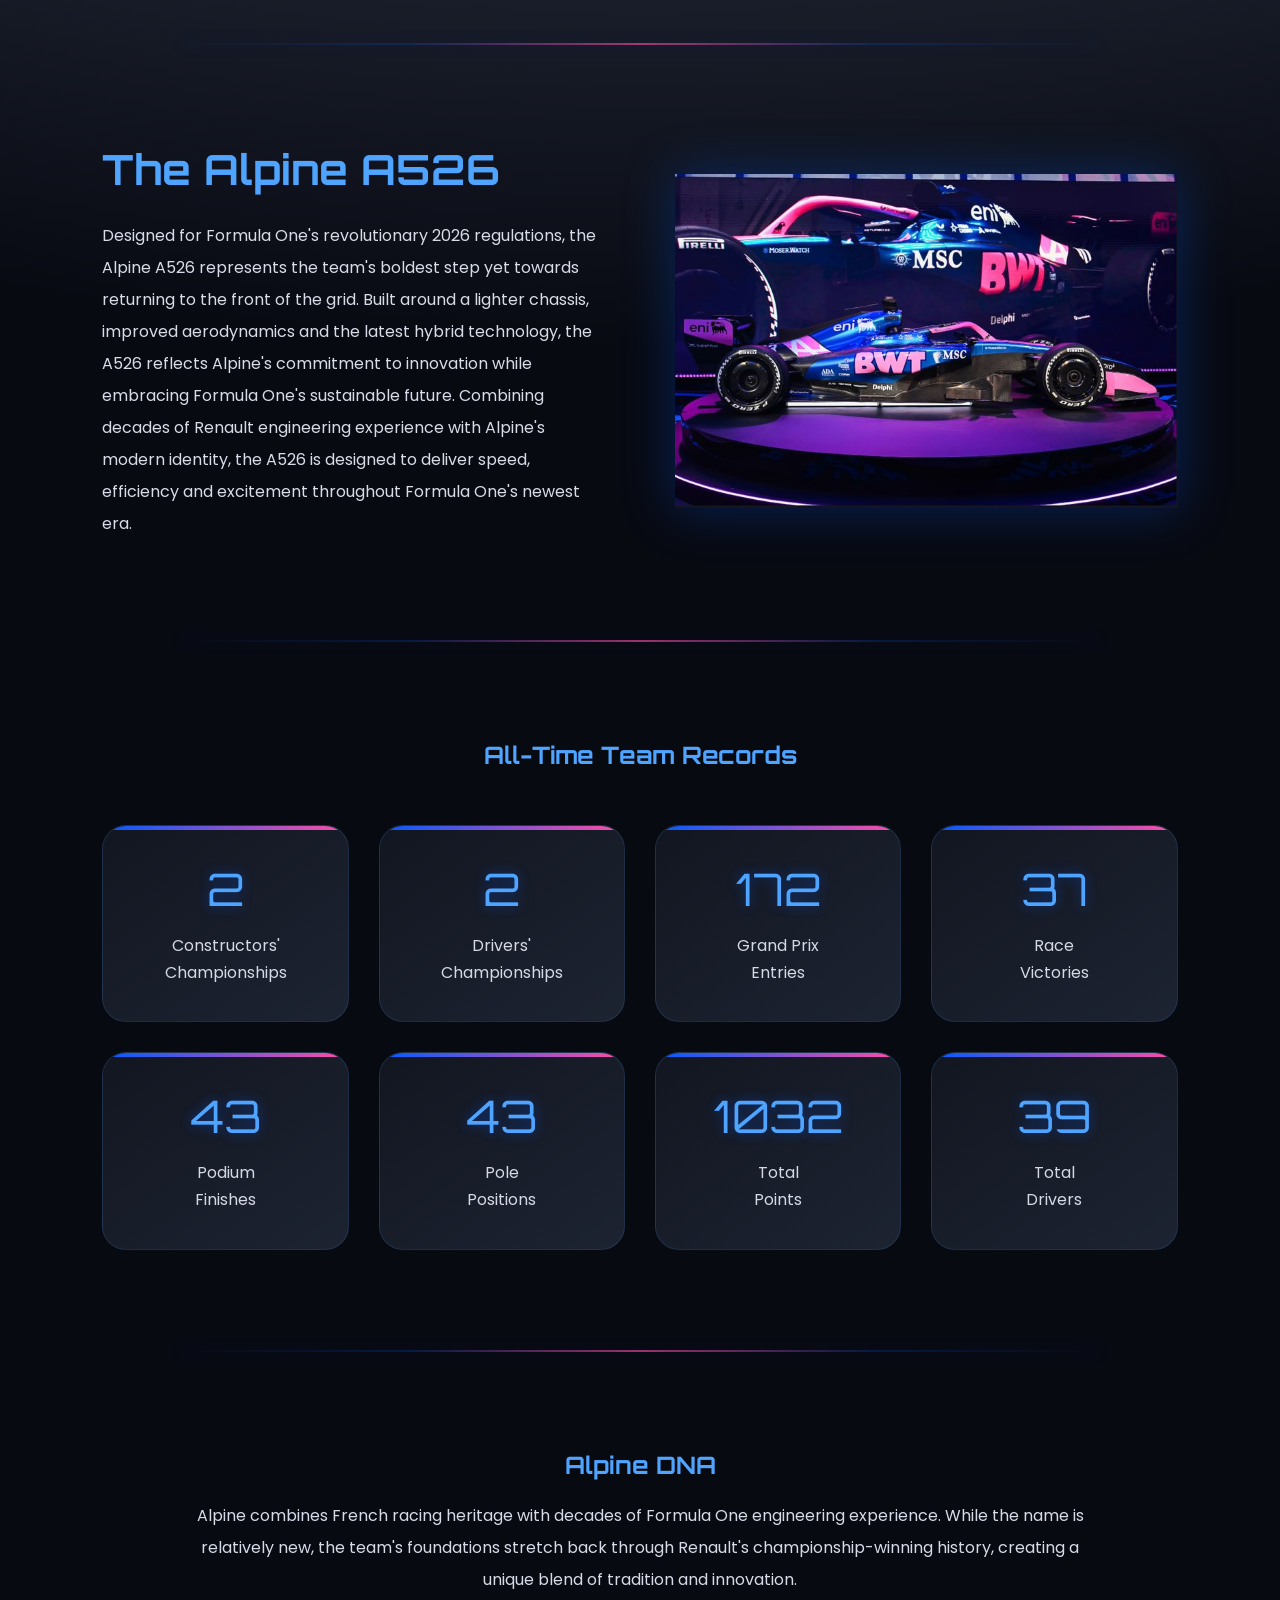
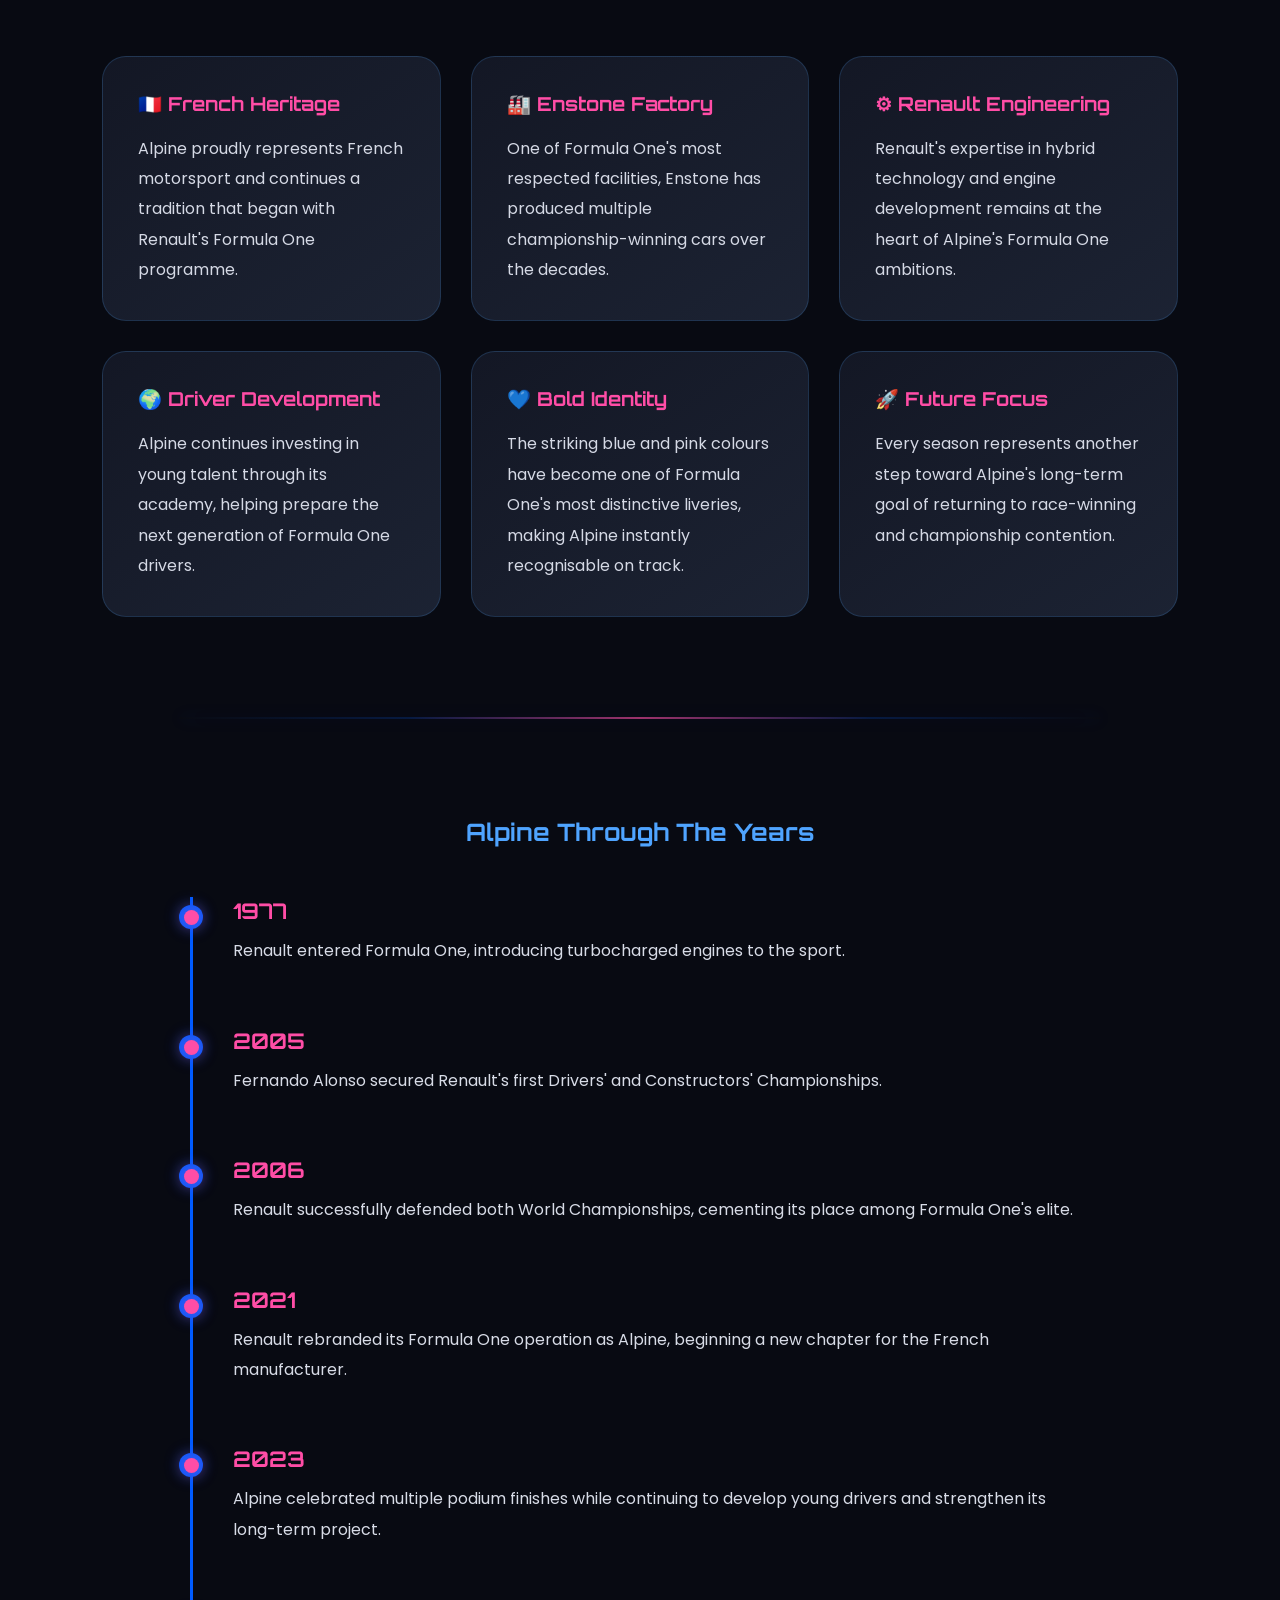
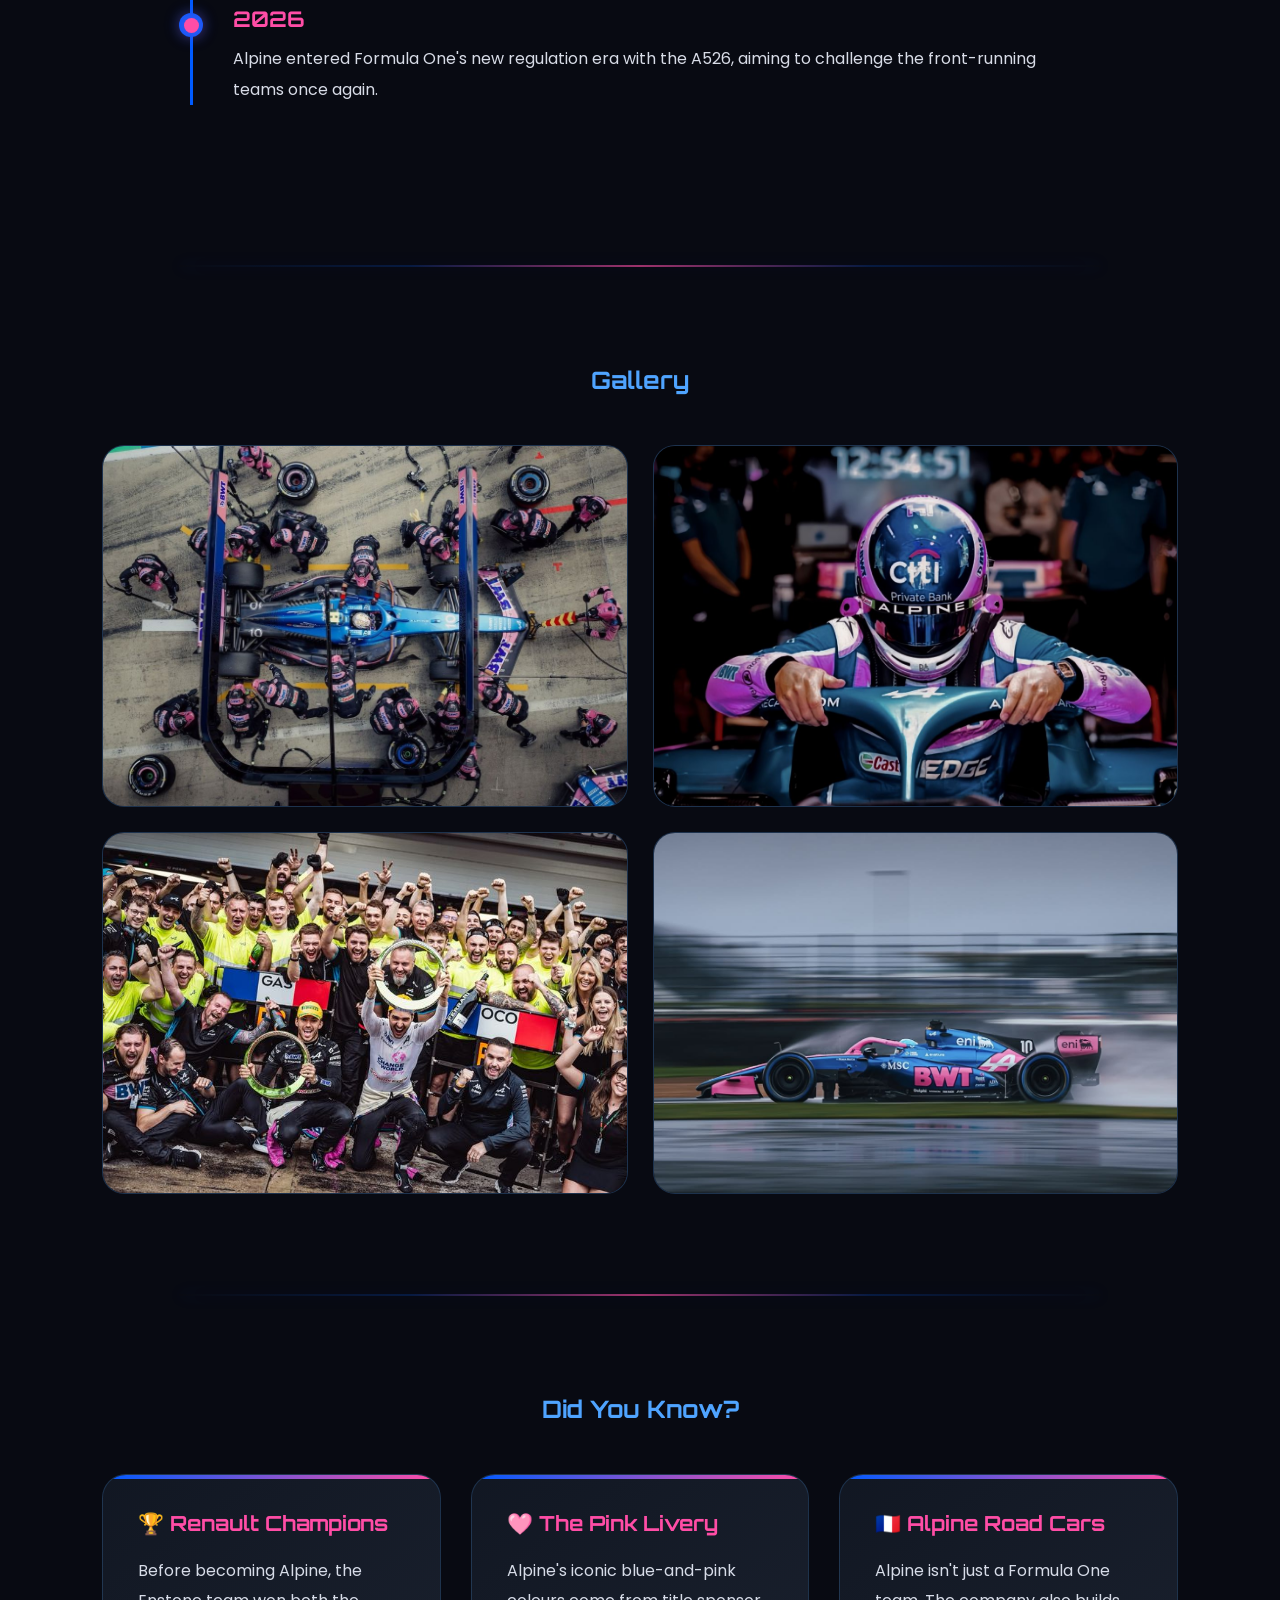
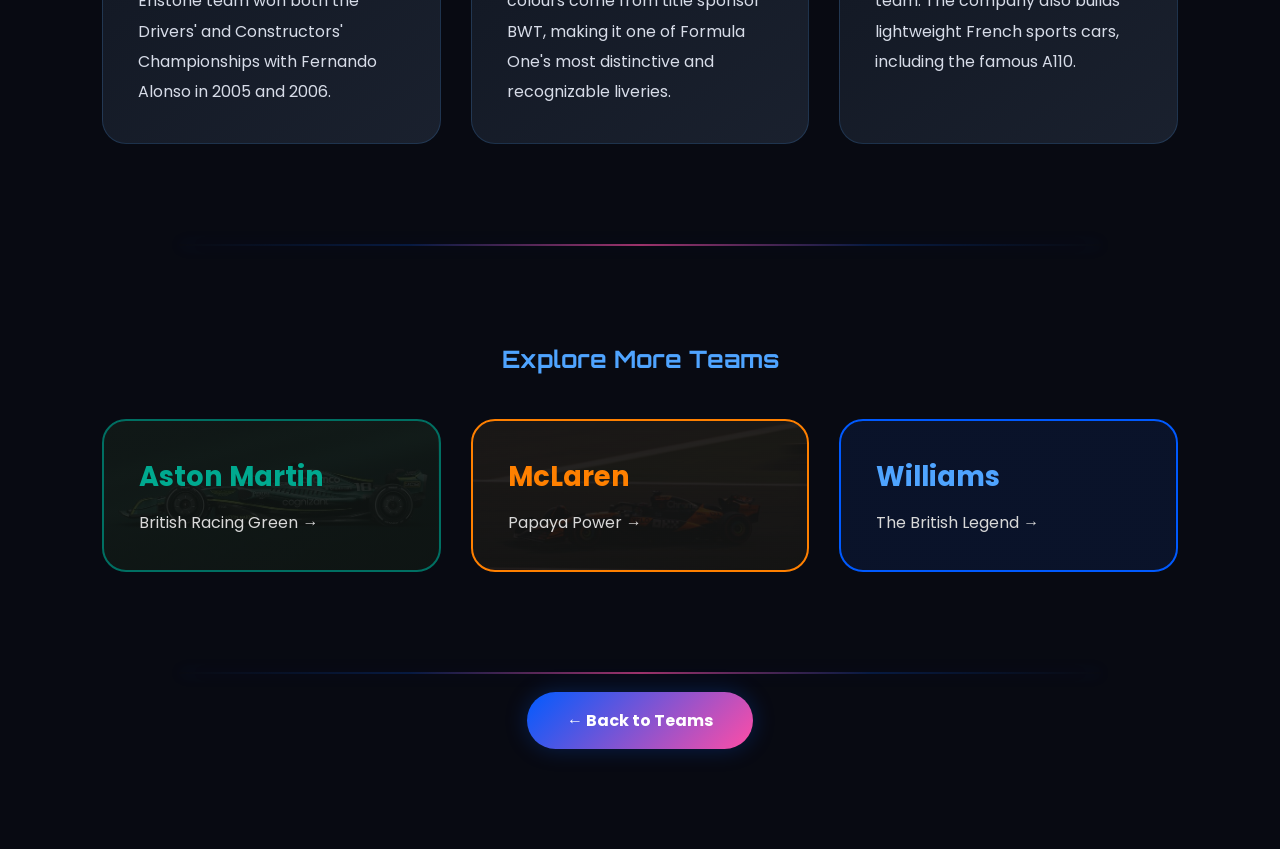
==== commit bf5610e0: "Edited Alpine" ====
--- a/teams/alpine.html
+++ b/teams/alpine.html
@@ -173,11 +173,11 @@
 
                <br><br>
 
-               <strong>Rookie Fan Tip:</strong>
-               Alpine somehow manages to deliver equal amounts of optimism, chaos,
-               brilliant strategy, questionable strategy, incredible overtakes and
-               absolute memes every single season. Supporting Alpine is never boring.
-
+               <strong>Tips for New Fans</strong>
+               Alpine is a midfield team at the best of times. At the best of times you will see them
+               battling for the the lower positions in the top 10, and occassionally they might just 
+               surprise you with a podium finish. Alpine also has a history of treating their drivers badly(Seriously Flavio Briatore is EVIL), 
+               so don't be surprised if you see a driver leave the team after a season or two(or even mid-season).
           </p>
 
      </section>
--- a/teams/css/alpine.css
+++ b/teams/css/alpine.css
@@ -488,33 +488,102 @@
                 ABOUT
 ==================================================*/
 
-.about-team {
-
-     max-width: 1000px;
-
-     margin: auto;
-
-     text-align: center;
-
-}
-
-.about-team h2 {
-
-     color: var(--alpine-blue-light);
-
-     margin-bottom: 35px;
-
-     font-size: 2.6rem;
-
-}
-
-.about-team p {
-
-     color: #D7DCE7;
-
-     line-height: 2;
-
-     font-size: 1.08rem;
+.about-team{
+
+    max-width:1100px;
+
+    margin:80px auto;
+
+    padding:60px;
+
+    text-align:center;
+
+    background:linear-gradient(
+        145deg,
+        rgba(15,20,32,.96),
+        rgba(10,14,24,.98)
+    );
+
+    border:1px solid rgba(79,164,255,.18);
+
+    border-radius:28px;
+
+    box-shadow:
+        0 0 35px rgba(0,91,255,.12);
+
+    position:relative;
+
+    overflow:hidden;
+
+}
+
+/* Soft blue/pink glow */
+
+.about-team::before{
+
+    content:"";
+
+    position:absolute;
+
+    top:-120px;
+    right:-120px;
+
+    width:280px;
+    height:280px;
+
+    background:radial-gradient(
+        circle,
+        rgba(0,91,255,.18),
+        transparent 70%
+    );
+
+}
+
+.about-team::after{
+
+    content:"";
+
+    position:absolute;
+
+    bottom:-120px;
+    left:-120px;
+
+    width:280px;
+    height:280px;
+
+    background:radial-gradient(
+        circle,
+        rgba(255,77,166,.12),
+        transparent 70%
+    );
+
+}
+
+.about-team h2{
+
+    position:relative;
+
+    z-index:2;
+
+    color:var(--alpine-blue-light);
+
+    margin-bottom:35px;
+
+    font-size:2.6rem;
+
+}
+
+.about-team p{
+
+    position:relative;
+
+    z-index:2;
+
+    color:#d7dce8;
+
+    line-height:2;
+
+    font-size:1.08rem;
 
 }
 
